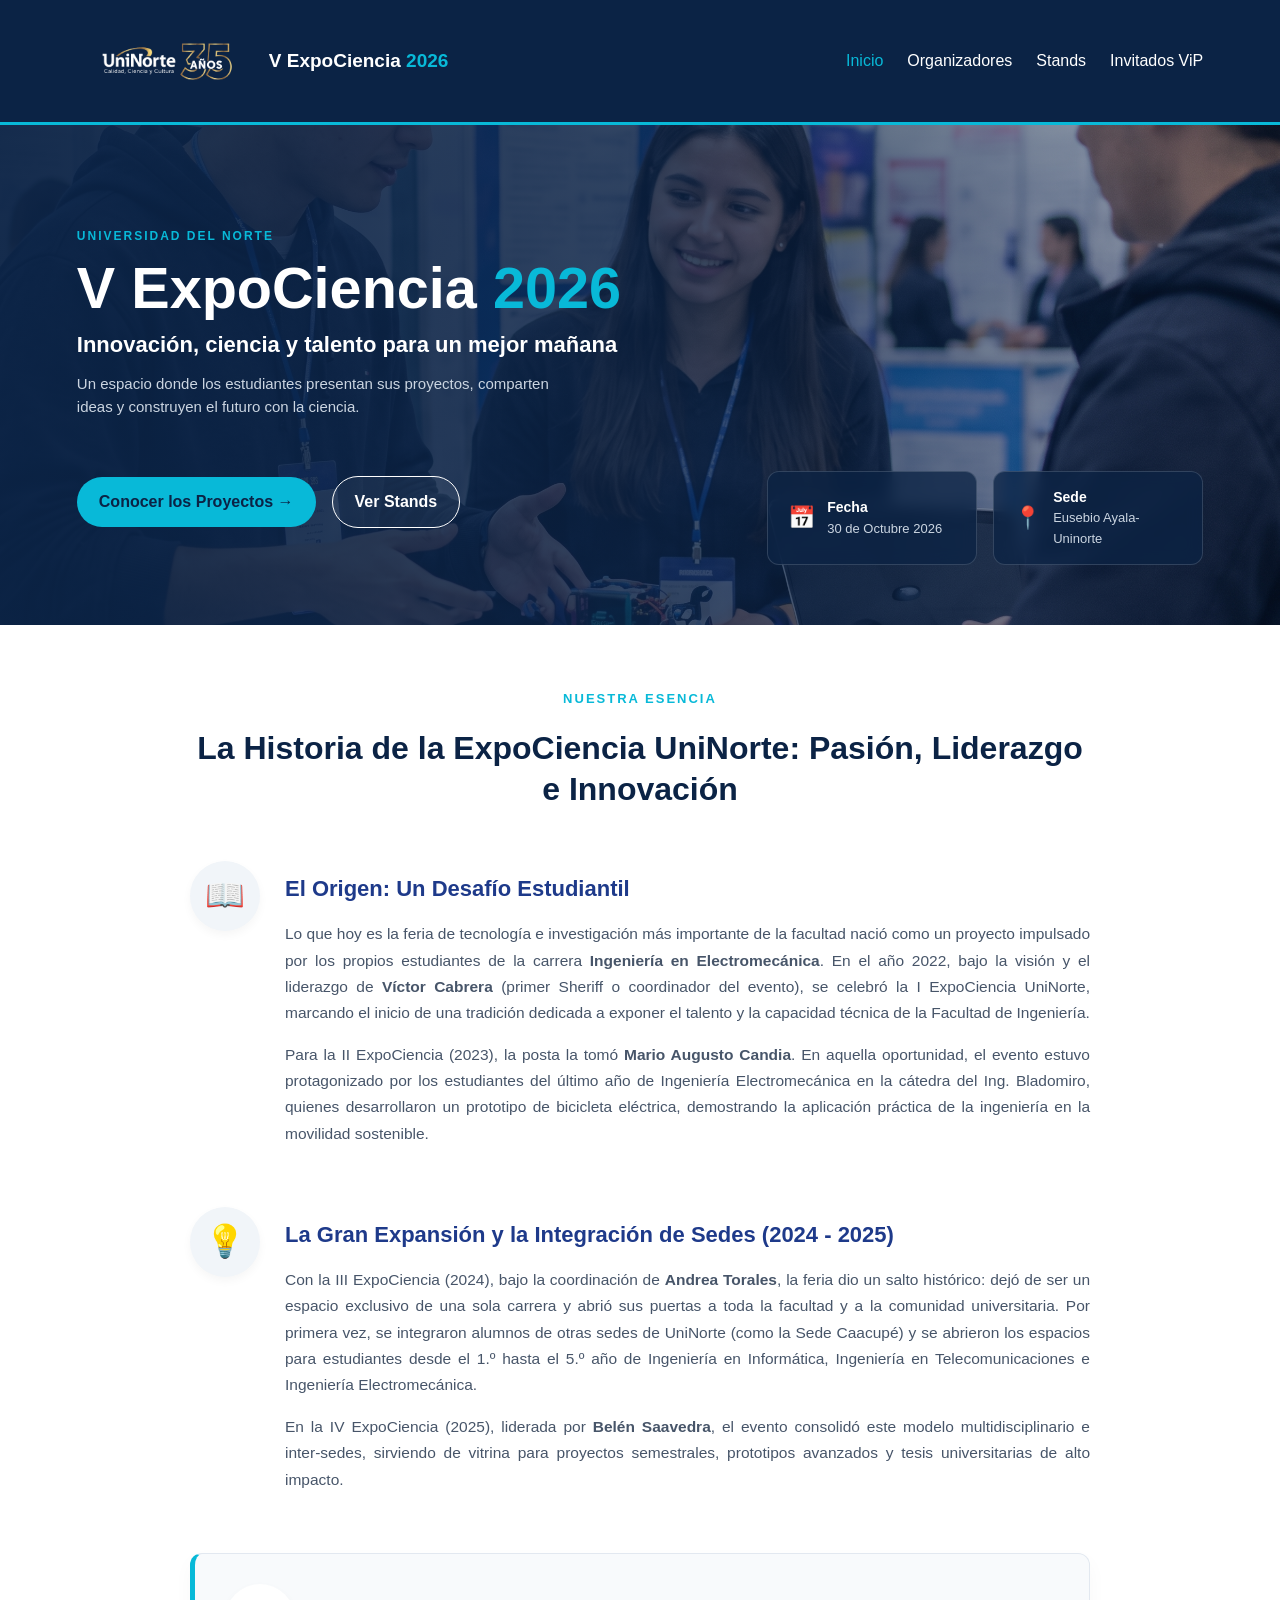
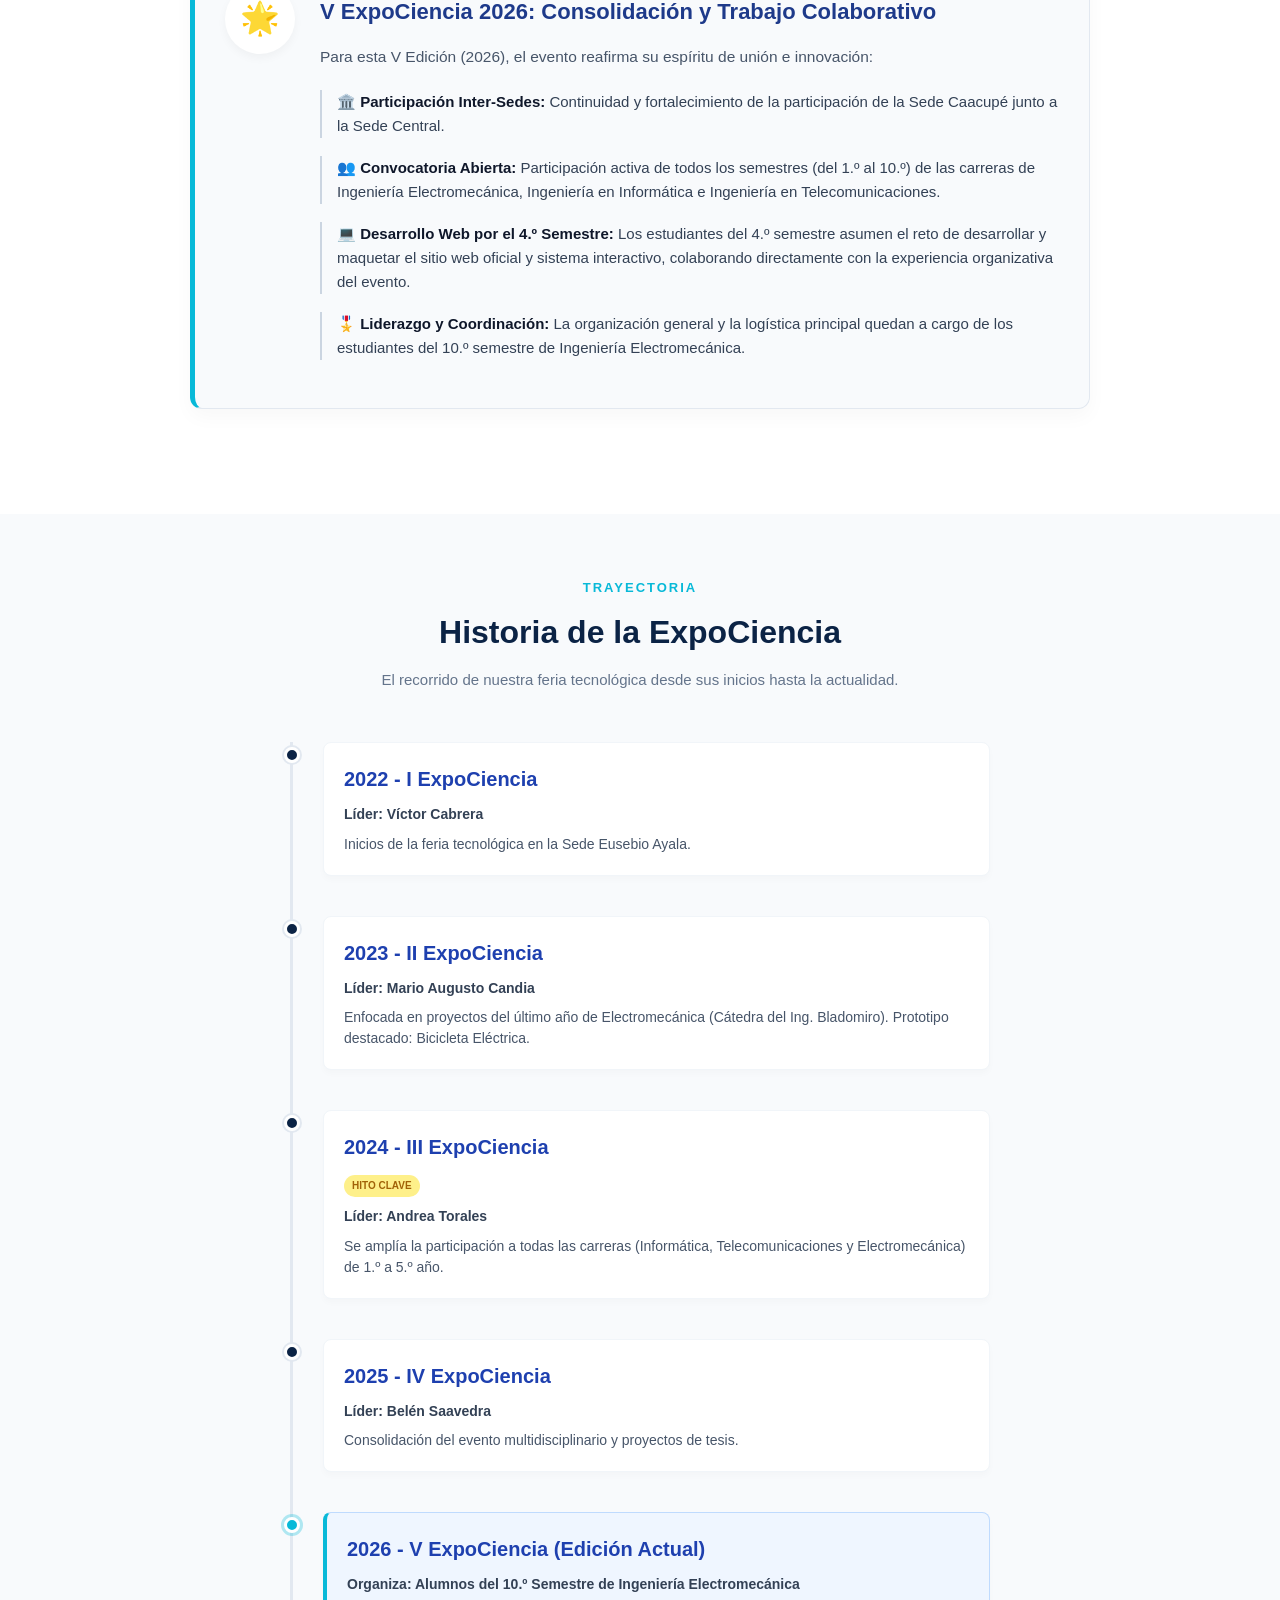
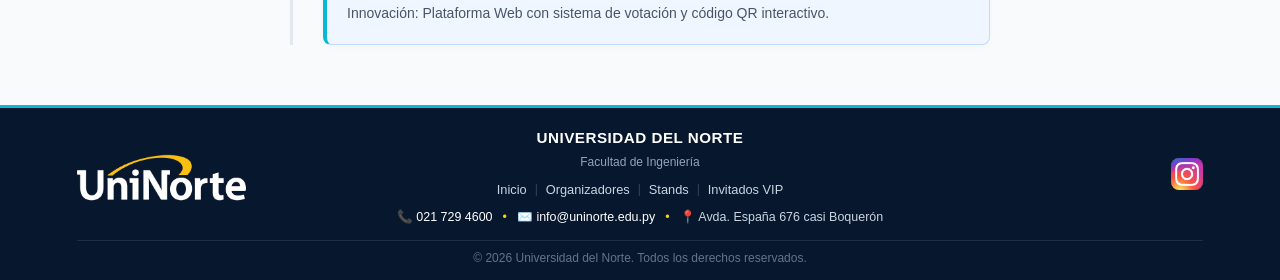
==== pages/index.html @ 2fc73704 "Primera version ExpoCiencia 2026" ====
<!DOCTYPE html>
<html lang="en">
<head>
    <meta charset="UTF-8">
    <meta name="viewport" content="width=device-width, initial-scale=1.0">
    <title>V ExpoCiencia 2026 | Universidad Del Norte </title>

     <link rel="icon" type="image/png" href="../assets/icons/insginia de uninorte.jfif">
     <link rel="stylesheet" href="../css/index.css">
      <link rel="stylesheet" href="../css/style.css">

</head>
<body>

    <header class="encabezado">
        <a href="index.html" class="logo">
               <img
                  src="../assets/icons/UniNorte_35_anos_transparente.png"
                 alt="Logotipo de ExpoCiencia"
                    class="logo-imagen"
                >
            <span>V ExpoCiencia <strong>2026</strong></span>
        </a>

        <nav class="menu">
            <a href="index.html" class="activo">Inicio</a>
            <a href="organizadores.html">Organizadores</a>
            <a href="stands.html">Stands</a>
            <a href="invitados.html">Invitados ViP</a>
        </nav>
    </header>

    <main>
        <section class="portada">
            <div class="portada-contenido">
                <div class="portada-izquierda">
                <span class="etiqueta">Universidad Del Norte</span>
                <h1 >V ExpoCiencia <span>2026</span></h1>
                <h2>Innovación, ciencia y talento
                    para un mejor mañana</h2>
                  <p>
                    Un espacio donde los estudiantes presentan
                    sus proyectos, comparten ideas y construyen
                    el futuro con la ciencia.
                </p>
              </div>

             <div class="botones">
                <a href="#eventos" class="boton boton-principal">Conocer los Proyectos → </a>

                <a href="stands.html" class="boton boton-secundario">Ver Stands</a>
             </div>
            </div>
            <div class="datos-eventos">
                <div class="dato-card">
                    <span class="dato-icono">📅</span>
                    <div>
                        <strong>Fecha</strong>
                        <p>30 de Octubre 2026</p>
                    </div>
                </div>
                <div class="dato-card">
                     <span class="dato-icono">📍</span>
                    <div>
                        <strong>Sede</strong>
                        <p>Eusebio Ayala-Uninorte</p>
                    </div>
                </div>
            </div>

        </section>
        <section class="seccion-historia-narrativa" id="historia-narrativa">
            <div class="contenedor-historia">
                <div class="cabecera-historia">
                    <span class="etiqueta-secundaria">Nuestra Esencia</span>
                    <h2>La Historia de la ExpoCiencia UniNorte: Pasión, Liderazgo e Innovación</h2>
                </div>
                <!-- Bloque 1: El Origen -->
                <div class="bloque-historia">
                    <div class="icono-historia">📖</div>
                        <div class="texto-historia">
                        <h3>El Origen: Un Desafío Estudiantil</h3>
                        <p>Lo que hoy es la feria de tecnología e investigación más importante de la facultad 
                            nació como un proyecto impulsado por los propios estudiantes de la carrera 
                            <strong>Ingeniería en Electromecánica</strong>. En el año 2022, bajo la visión y el liderazgo de 
                            <strong>Víctor Cabrera</strong> (primer Sheriff o coordinador del evento), 
                            se celebró la I ExpoCiencia UniNorte, marcando el inicio de una tradición dedicada a exponer el talento y 
                            la capacidad técnica de la Facultad de Ingeniería.
                        </p>
                        <p>Para la II ExpoCiencia (2023), la posta la tomó 
                            <strong>Mario Augusto Candia</strong>. 
                            En aquella oportunidad, el evento estuvo protagonizado por los estudiantes del 
                            último año de Ingeniería Electromecánica en la 
                            cátedra del Ing. Bladomiro, quienes desarrollaron un prototipo de 
                            bicicleta eléctrica, demostrando la aplicación práctica de la ingeniería en la movilidad sostenible.
                        </p>
                    
                    </div>
                </div>
                 <!-- Bloque 2: La Expansión -->
                 <div class="bloque-historia">
                    <div class="icono-historia">💡</div>
                    <div class="texto-historia">
                        <h3>La Gran Expansión y la Integración de Sedes (2024 - 2025)</h3>
                        <p>Con la III ExpoCiencia (2024), bajo la coordinación de 
                            <strong>Andrea Torales</strong>, la feria dio un salto histórico: 
                            dejó de ser un espacio exclusivo de una sola carrera y abrió sus puertas a 
                            toda la facultad y a la comunidad universitaria. Por primera vez, 
                            se integraron alumnos de otras sedes de UniNorte (como la Sede Caacupé) y 
                            se abrieron los espacios para estudiantes desde el 1.º hasta el 5.º año de Ingeniería en Informática, 
                            Ingeniería en Telecomunicaciones e Ingeniería Electromecánica.
                        </p>
                         <p> En la IV ExpoCiencia (2025), liderada por <strong>Belén Saavedra</strong>,
                             el evento consolidó este modelo multidisciplinario e inter-sedes, sirviendo 
                             de vitrina para proyectos semestrales, prototipos avanzados y tesis universitarias de alto impacto.
                         </p>
                    </div>
                 </div>
                 <!-- Bloque 3: Actualidad (2026) -->
                  <div class="bloque-historia caja-actualidad">
                    <div class="icono-historia">🌟</div>
                    <div class="texto-historia">
                        <h3>V ExpoCiencia 2026: Consolidación y Trabajo Colaborativo</h3>
                        <p>Para esta V Edición (2026), el evento reafirma su espíritu de unión e innovación:</p>
                        <ul class="lista-hitos-2026">
                          <li><strong>🏛️ Participación Inter-Sedes:</strong> Continuidad y fortalecimiento de la participación de la Sede Caacupé junto a la Sede Central.</li>
                          <li><strong>👥 Convocatoria Abierta:</strong> Participación activa de todos los semestres (del 1.º al 10.º) de las carreras de Ingeniería Electromecánica, Ingeniería en Informática e Ingeniería en Telecomunicaciones.</li>
                           <li><strong>💻 Desarrollo Web por el 4.º Semestre:</strong> Los estudiantes del 4.º semestre asumen el reto de desarrollar y maquetar el sitio web oficial y sistema interactivo, colaborando directamente con la experiencia organizativa del evento.</li>
                          <li><strong>🎖️ Liderazgo y Coordinación:</strong> La organización general y la logística principal quedan a cargo de los estudiantes del 10.º semestre de Ingeniería Electromecánica.</li>
                        </ul>
                    </div>
                  </div>
            </div>
        </section>
        <!--Linea de tiempo-->
        <section class="seccion-historia" id="historia">
            <div class="historia-encabezado">
                <span class="etiqueta-secundaria">Trayectoria</span>
                <h2>Historia de la ExpoCiencia</h2>
                <p>El recorrido de nuestra feria tecnológica desde sus inicios hasta la actualidad.</p>
            </div>
            <div class="linea-tiempo-contenedor">
                <!-- 2022 -->
                 <div class="item-tiempo">
                    <div class="punto-tiempo"></div>
                    <div class="contenido-tiempo">
                        <h3 class="anio-tiempo">2022 - I ExpoCiencia</h3>
                        <strong>Líder: Víctor Cabrera</strong>
                        <p>Inicios de la feria tecnológica en la Sede Eusebio Ayala.</p>
                    </div>
                 </div>
                 <!-- 2023 -->
                  <div class="item-tiempo">
                    <div class="punto-tiempo"></div>
                    <div class="contenido-tiempo">
                        <h3 class="anio-tiempo">2023 - II ExpoCiencia</h3>
                        <strong>Líder: Mario Augusto Candia</strong>
                        <p>Enfocada en proyectos del último año de Electromecánica 
                         (Cátedra del Ing. Bladomiro). Prototipo destacado: Bicicleta Eléctrica.
                        </p>
                    </div>
                  </div>
                  <!-- 2024 -->
                <div class="item-tiempo">
                    <div class="punto-tiempo"></div>
                    <div class="contenido-tiempo">
                        <h3 class="anio-tiempo">2024 - III ExpoCiencia</h3>
                        <span class="badge-hito">HITO CLAVE</span>
                        <strong>Líder: Andrea Torales</strong>
                        <p>Se amplía la participación a todas las carreras (Informática, Telecomunicaciones y Electromecánica) de 1.º a 5.º año.</p>
                    </div>
                 </div>
                 <!-- 2025 -->
             <div class="item-tiempo">
                <div class="punto-tiempo"></div>
                <div class="contenido-tiempo">
                    <h3 class="anio-tiempo">2025 - IV ExpoCiencia</h3>
                    <strong>Líder: Belén Saavedra</strong>
                    <p>Consolidación del evento multidisciplinario y proyectos de tesis.</p>
                </div>
             </div>
             <!-- 2026 -->
            <div class="item-tiempo actual">
                <div class="punto-tiempo"></div>
                <div class="contenido-tiempo caja-destacada">
                    <h3 class="anio-tiempo">2026 - V ExpoCiencia (Edición Actual)</h3>
                    <strong>Organiza: Alumnos del 10.º Semestre de Ingeniería Electromecánica</strong>
                    <p>Innovación: Plataforma Web con sistema de votación y código QR interactivo.</p>
                </div>
            </div>
        </section>
    </main>

 <footer class="pie-pagina">
    <div class="footer-contenido">
        
        
        <div class="footer-columna footer-logo-col">
            <img src="../assets/icons/logo Pie de pagina.png" alt="Logo UniNorte" class="footer-logo-uninorte">
        </div>

       
        <div class="footer-columna footer-centro">
            <strong>UNIVERSIDAD DEL NORTE </strong>
            <p class="subtitulo-facultad">Facultad de Ingeniería</p>
            
            <nav class="footer-menu">
                <a href="index.html">Inicio</a>
                <span class="separador">|</span>
                <a href="organizadores.html">Organizadores</a>
                <span class="separador">|</span>
                <a href="stands.html">Stands</a>
                <span class="separador">|</span>
                <a href="invitados.html">Invitados VIP</a>
            </nav>

            <div class="footer-contacto-mini">
                <span>📞 <a href="tel:0217294600">021 729 4600</a></span>
                <span class="separador">•</span>
                <span>✉️ <a href="mailto:info@uninorte.edu.py">info@uninorte.edu.py</a></span>
                <span class="separador">•</span>
                <span>📍 Avda. España 676 casi Boquerón</span>
            </div>
        </div> 

       
        <div class="footer-columna footer-redes-col">
            <a href="https://www.instagram.com/uninorteparaguay/" target="_blank" rel="noopener noreferrer" aria-label="Instagram">
                <img src="../assets/img/foto/instagram.jfif" alt="Instagram UniNorte" class="ig-uninorte">
            </a>
        </div>

    </div> 

   
    <div class="footer-copy">
        <p>&copy; 2026 Universidad del Norte. Todos los derechos reservados.</p>
    </div>
</footer>
     
</body>
</html>
---- css/index.css ----
/* ==================== SECCIÓN PORTADA (HERO BANNER INDEX) ==================== */
.portada {
    position: relative;
    width: 100%;
    min-height: 500px;
    padding: 60px 6%;
    display: flex;
    align-items: center;
    background: 
        linear-gradient(90deg,
            rgba(11, 35, 69, 0.95) 0%,
            rgba(11, 35, 69, 0.82) 50%,
            rgba(11, 35, 69, 0.35) 100%
        ),
        url("../assets/img/portada/Portada.jfif") center / cover no-repeat;
    color: var(--blanco);
}

.portada-contenido {
    width: 100%;
    max-width: 1200px;
    margin: 0 auto;
    display: flex;
    flex-direction: row; 
    justify-content: space-between;
    align-items: flex-end; 
    flex-wrap: wrap;
    gap: 30px;
}
.portada-izquierda {
    max-width: 580px;
}

.etiqueta {
    display: inline-block;
    color: var(--ciano);
    font-size: 12px;
    font-weight: 800;
    letter-spacing: 2px;
    text-transform: uppercase;
    margin-bottom: 12px;
}

.portada h1 {
    font-size: clamp(40px, 4.5vw, 58px);
    font-weight: 900;
    line-height: 1.05;
    margin-bottom: 12px;
}

.portada h1 span {
    color: var(--ciano);
}

.portada h2 {
    font-size: 22px;
    font-weight: 700;
    line-height: 1.3;
    margin-bottom: 14px;
    color: #ffffff;
}

.portada-izquierda p {
    font-size: 15px;
    color: #cbd5e1;
    line-height: 1.5;
    margin-bottom: 28px;
    max-width: 500px;
}

.botones {
    display: flex;
    gap: 16px;
    align-items: center;
}

/* TARJETAS FLOTANTES DE FECHA Y SEDE */
.datos-eventos {
    display: flex;
    flex-direction: row; /* Fuerza a Fecha y Sede a ir de lado a lado */
    gap: 16px;
    align-self: flex-end;
}

.dato-card {
    background-color: rgba(11, 35, 69, 0.75);
    backdrop-filter: blur(8px);
    -webkit-backdrop-filter: blur(8px);
    border: 1px solid rgba(255, 255, 255, 0.15);
    border-radius: 12px;
    padding: 14px 20px;
    display: flex;
    align-items: center;
    gap: 12px;
    min-width: 210px;
}

.dato-icono {
    font-size: 22px;
}

.dato-card strong {
    display: block;
    font-size: 14px;
    color: #ffffff;
}

.dato-card p {
    font-size: 13px;
    color: #cbd5e1;
    margin: 0;
}

/* ==================== HISTORIA NARRATIVA ==================== */
.seccion-historia-narrativa {
    background-color: var(--blanco);
    padding: 60px 6%;
}

.contenedor-historia {
    max-width: 900px;
    margin: 0 auto;
}

.cabecera-historia {
    text-align: center;
    margin-bottom: 50px;
}

.cabecera-historia h2 {
    color: var(--azul);
    font-size: 32px;
    font-weight: 800;
    line-height: 1.3;
    margin-top: 10px;
}

/* Filas con Icono y Texto */
.bloque-historia {
    display: flex;
    gap: 25px;
    margin-bottom: 45px;
}

.icono-historia {
    font-size: 32px;
    background-color: #f1f5f9;
    min-width: 70px;
    width: 70px;
    height: 70px;
    display: flex;
    justify-content: center;
    align-items: center;
    border-radius: 50%;
    box-shadow: 0 4px 10px rgba(0,0,0,0.04);
}

.texto-historia h3 {
    color: #1e3a8a;
    font-size: 22px;
    font-weight: 800;
    margin-bottom: 15px;
    padding-top: 10px;
}

.texto-historia p {
    color: #475569;
    font-size: 15.5px;
    line-height: 1.7;
    margin-bottom: 15px;
    text-align: justify;
}

/* Caja Especial resaltada para el 2026 */
.caja-actualidad {
    background-color: #f8fafc;
    border: 1px solid #e2e8f0;
    border-left: 5px solid var(--ciano); /* Línea lateral celeste */
    padding: 30px;
    border-radius: 12px;
    margin-top: 20px;
    box-shadow: 0 8px 20px rgba(0,0,0,0.03);
}

.caja-actualidad .icono-historia {
    background-color: var(--blanco); /* El ícono resalta en blanco */
}

/* Lista de hitos 2026 */
.lista-hitos-2026 {
    list-style: none;
    padding: 0;
    margin-top: 20px;
}

.lista-hitos-2026 li {
    color: #334155;
    font-size: 15px;
    margin-bottom: 18px;
    line-height: 1.6;
    padding-left: 15px;
    border-left: 2px solid #cbd5e1;
}

.lista-hitos-2026 li strong {
    color: #0f172a;
    font-weight: 700;
}
/* ==================== LÍNEA DE TIEMPO (HISTORIA) ==================== */
.seccion-historia {
    background-color: #f8fafc;
    padding: 60px 6%;
}
.historia-encabezado {
    text-align: center;
    margin-bottom: 50px;
}.etiqueta-secundaria {
    display: inline-block;
    color: #08b9d8;
    font-size: 13px;
    font-weight: 800;
    letter-spacing: 2px;
    text-transform: uppercase;
    margin-bottom: 8px;
}
.historia-encabezado h2 {
    color: #0b2345; 
    font-size: 32px;
    font-weight: 800;
    margin-bottom: 10px;
}
.historia-encabezado p {
    color: #64748b;
    font-size: 15px;
}
/* Estructura de la línea */
.linea-tiempo-contenedor {
    max-width: 700px;
    margin: 0 auto;
    position: relative;
    padding-left: 30px;
    border-left: 3px solid #e2e8f0;
}
.item-tiempo {
    position: relative;
    margin-bottom: 40px;
}
.item-tiempo:last-child {
    margin-bottom: 0;
}
/* Puntos de conexión */
.punto-tiempo {
    position: absolute;
    left: -39px;
    top: 5px;
    width: 16px;
    height: 16px;
    border-radius: 50%;
    background-color: #0b2345;
    border: 3px solid #ffffff;
    box-shadow: 0 0 0 2px #e2e8f0;
}
.item-tiempo.actual .punto-tiempo {
    background-color: #08b9d8;
    box-shadow: 0 0 0 3px rgba(8, 185, 216, 0.3);
}
/* Contenido de cada año */
.contenido-tiempo {
    background-color: #ffffff;
    padding: 20px;
    border-radius: 8px;
    box-shadow: 0 4px 6px rgba(0,0,0,0.02);
    border: 1px solid #f1f5f9;
}
.anio-tiempo {
    color: #1e40af;
    font-size: 20px;
    font-weight: 800;
    margin-bottom: 8px;
}
.contenido-tiempo strong {
    display: block;
    color: #334155;
    font-size: 14px;
    margin-bottom: 8px;
}
.contenido-tiempo p {
    color: #475569;
    font-size: 14px;
    line-height: 1.5;
    margin: 0;
}
/* Resaltado del HITO 2024 */
.badge-hito {
    display: inline-block;
    background-color: #fef08a;
    color: #a16207;
    font-size: 10px;
    font-weight: bold;
    padding: 3px 8px;
    border-radius: 12px;
    margin-bottom: 8px;
    text-transform: uppercase;
}
/* Destacado de la edición 2026 */
.caja-destacada {
    background-color: #eff6ff;
    border: 1px solid #bfdbfe;
    border-left: 4px solid #08b9d8; 
}
/* ==================== ADAPTACIÓN MÓVIL EXACTA (HASTA 768px) ==================== */
@media (max-width: 768px) {

    .portada {
        padding: 30px 16px;
        min-height: auto; /* Permite que el contenedor crezca según el contenido */
        height: auto;
    }
   

    .portada-contenido {
        flex-direction: column;
        align-items: center;
        text-align: center;
        gap: 20px;
    }

    .portada-izquierda {
        max-width: 100%;
    }

    .portada h1 {
        font-size: 28px; /* Título un poco más compacto */
    }

    .portada h2 {
        font-size: 16px;
    }

    .portada-izquierda p {
        font-size: 13px;
        margin-bottom: 20px;
    }

    .botones {
        justify-content: center;
        width: 100%;
        flex-direction: column; /* Apila un botón arriba del otro */
        gap: 10px;
    }

    .boton {
        width: 100%; /* Botones de ancho completo */
        text-align: center;
    }

    /* TARJETAS DE FECHA Y SEDE */
    .datos-eventos {
        width: 100%;
        flex-direction: column; /* Una debajo de la otra */
        align-self: center;
        gap: 10px;
        margin-top: 10px;
    }

    .dato-card {
        width: 100%;
        min-width: 0; /* Elimina restricciones de ancho mínimo */
        justify-content: center;
        padding: 12px 15px;
    }

     .bloque-historia {
        flex-direction: column;
        gap: 15px;
    }
    .icono-historia {
        min-width: 55px;
        width: 55px;
        height: 55px;
        font-size: 26px;
    }
    .texto-historia h3 {
        padding-top: 0;
    }
    .texto-historia p {
        text-align: left;
    }
    /*linea de tiempo */
    .linea-tiempo-contenedor {
        padding-left: 20px;
    }
    .punto-tiempo {
        left: -29px;
    }
}
---- css/style.css ----
/* ==================== 1. VARIABLES Y CONFIGURACIÓN GENERAL ==================== */
:root {
    --azul: #0b2345;
    --azul-claro: #163b67;
    --ciano: #08b9d8;
    --blanco: #ffffff;
    --red: #ff0000;
    --fondo: #f2f7fc;
    --texto: #243650;
}

* {
    margin: 0;
    padding: 0;
    box-sizing: border-box;
}

html {
    scroll-behavior: smooth;
}

body {
    font-family: Arial, Helvetica, sans-serif;
    background-color: var(--fondo);
    color: var(--texto);
    line-height: 1.6;
    display: flex;
    flex-direction: column;
    min-height: 100vh;
}
main {
    flex: 1; /* Ocupa todo el espacio disponible verticalmente */
}

a {
    text-decoration: none;
}

/* ==================== 2. COMPONENTES REUTILIZABLES (BOTONES) ==================== */
.boton {
    display: inline-block;
    padding: 12px 22px;
    border-radius: 30px;
    font-weight: bold;
    transition: transform 0.2s, background 0.2s;
    cursor: pointer;
}

.boton-principal {
    background-color: var(--ciano);
    color: var(--azul);
}

.boton-principal:hover {
    background-color: #38d3ef;
    transform: translateY(-2px);
    box-shadow: 0 4px 15px rgba(8, 185, 216, 0.4);
}

.boton-secundario {
    background-color: rgba(255, 255, 255, 0.05);
    color: var(--blanco);
    border: 1.5px solid var(--blanco);
}

.boton-secundario:hover {
    background-color: rgba(255, 255, 255, 0.15);
    transform: translateY(-2px);
}

/* ==================== 3. CABECERA (NAVBAR) ==================== */
.encabezado {
    min-height: 80px;
    padding: 16px 6%;
    display: flex;
    flex-direction: row;
    align-items: center;
    justify-content: space-between;
    gap: 24px;
    background-color: var(--azul);
    border-bottom: 3px solid var(--ciano);
}

.logo {
    color: var(--blanco);
    display: flex;
    align-items: center;
    gap: 12px;
    flex-shrink: 0;
    font-size: 19px;
    font-weight: bold;
}

.logo strong {
    color: var(--ciano);
}

.logo-imagen {
    width: 180px;
    height: 90px;
    object-fit: contain;
}

.menu {
    display: flex;
    align-items: center;
    justify-content: flex-end;
    gap: 24px;
    flex-wrap: wrap;
}

.menu a {
    color: var(--blanco);
    font-size: 16px;
    transition: color 0.2s;
}

.menu a:hover, 
.menu a.activo {
    color: var(--ciano);
}

/* ==================== 4. PIE DE PÁGINA (FOOTER) ==================== */
.pie-pagina {
    background-color: #07172e;
    color: var(--blanco);
    padding: 18px 6% 12px 6%;
    border-top: 3px solid var(--ciano);
}

.footer-contenido {
    max-width: 1200px;
    margin: 0 auto;
    display: grid;
    grid-template-columns: 1fr 2.5fr 1fr;
    align-items: center;
    gap: 15px;
    padding-bottom: 12px;
    border-bottom: 1px solid rgba(255, 255, 255, 0.1);
}

.footer-logo-col {
    display: flex;
    justify-content: flex-start;
    align-items: center;
}

.footer-logo-uninorte {
    height: 50px;
    width: auto;
    object-fit: contain;
}

.footer-centro {
    text-align: center;
    display: flex;
    flex-direction: column;
    align-items: center;
    gap: 2px;
}

.footer-centro strong {
    font-size: 0.95rem;
    letter-spacing: 0.5px;
    color: var(--blanco);
}

.subtitulo-facultad {
    font-size: 0.75rem;
    color: #94a3b8;
    margin-bottom: 6px;
}

.footer-menu {
    display: flex;
    justify-content: center;
    align-items: center;
    gap: 8px;
    flex-wrap: wrap;
    margin-bottom: 6px;
}

.footer-menu a {
    color: #cbd5e1;
    font-size: 0.8rem;
}

.footer-menu a:hover {
    color: var(--ciano);
}

.footer-menu .separador {
    color: rgba(255, 255, 255, 0.2);
    font-size: 0.75rem;
}

.footer-contacto-mini {
    display: flex;
    justify-content: center;
    align-items: center;
    gap: 10px;
    flex-wrap: wrap;
    font-size: 0.78rem;
    color: #cbd5e1;
}

.footer-contacto-mini a {
    color: #ffffff;
    text-decoration: none;
}

.footer-contacto-mini a:hover {
    color: var(--ciano);
}

.footer-contacto-mini .separador {
    color: #ffd700;
}

.footer-redes-col {
    display: flex;
    justify-content: flex-end;
    align-items: center;
}

.ig-uninorte {
    width: 32px;
    height: 32px;
    object-fit: contain;
    border-radius: 8px;
    transition: transform 0.2s ease;
}

.footer-redes-col a:hover .ig-uninorte {
    transform: scale(1.15);
}

.footer-copy {
    text-align: center;
    padding-top: 8px;
    color: #64748b;
    font-size: 0.75rem;
}


/* ==================== HEADER Y FOOTER EN MÓVILES ==================== */
@media (max-width: 768px) {

    /* Navbar centrado */
    .encabezado {
        flex-direction: column;
        gap: 12px;
        padding: 12px 4%;
        text-align: center;
    }

    .menu {
        justify-content: center;
        gap: 10px;
        flex-wrap: wrap;
    }

    .menu a {
        font-size: 14px;
    }

   
    .footer-contenido {
        grid-template-columns: 1fr;
        text-align: center;
        gap: 20px;
    }

    .footer-logo-col, 
    .footer-redes-col {
        justify-content: center;
    }

    .footer-contacto-mini {
        flex-direction: column; 
        gap: 6px;
    }

    .footer-contacto-mini .separador {
        display: none; 
    }
}
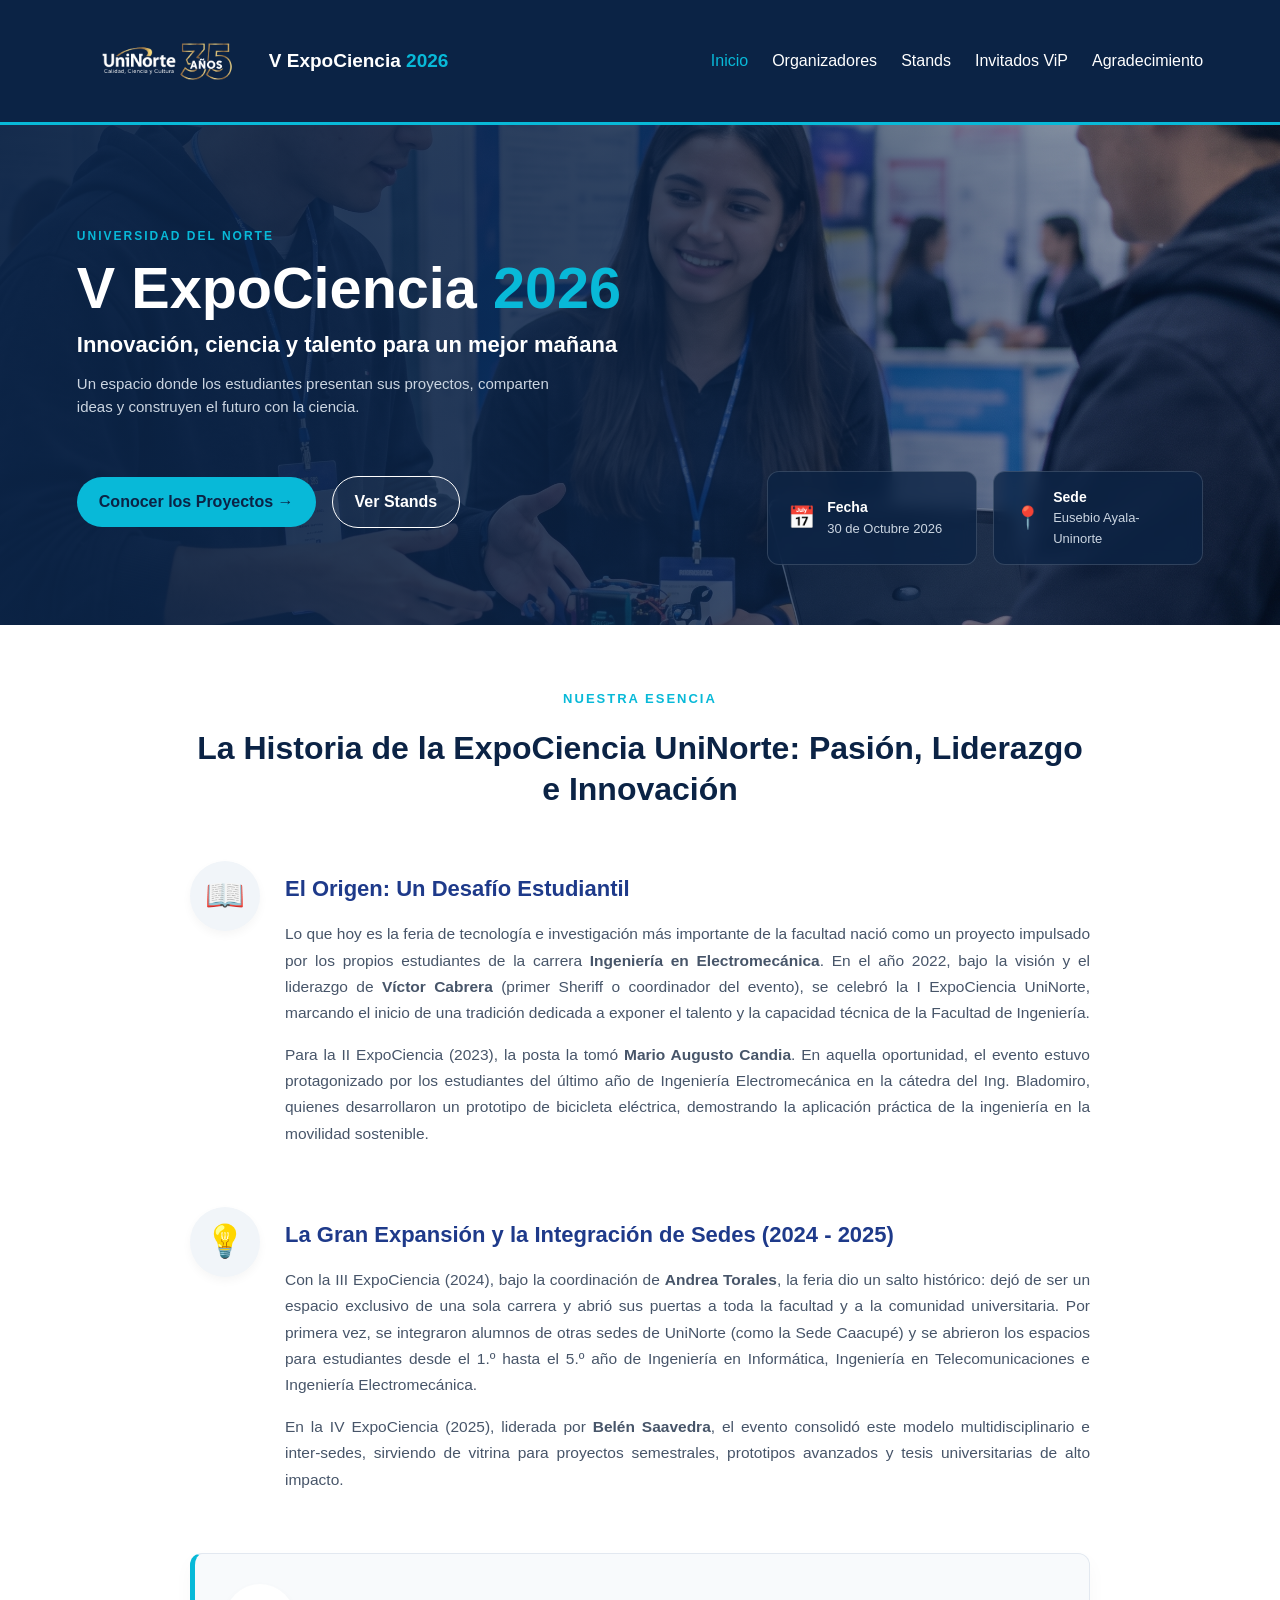
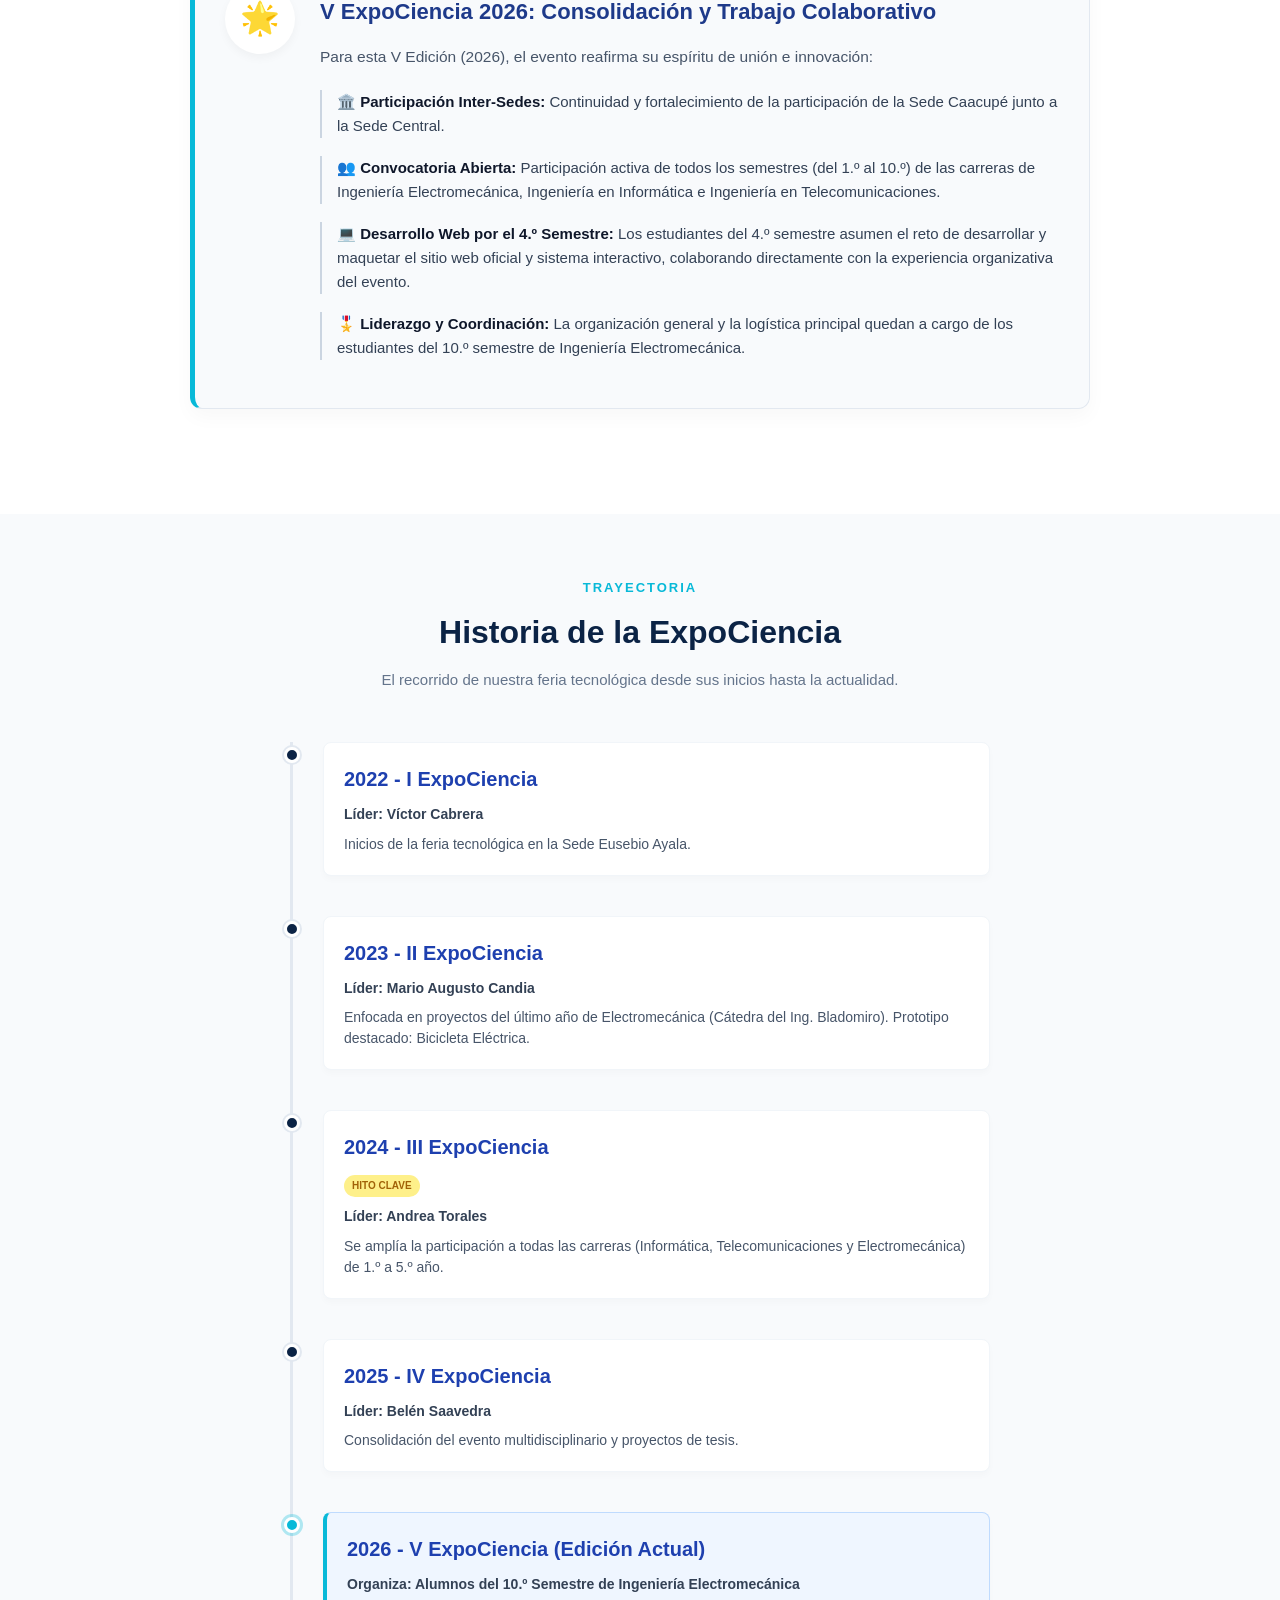
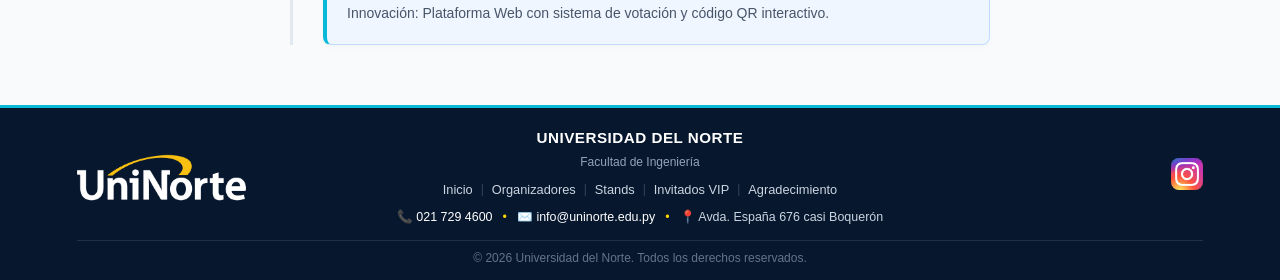
==== commit 0d19464a: "Mejora de la pagina se agrego agradecimiento y nuevos coordinadores" ====
--- a/pages/index.html
+++ b/pages/index.html
@@ -27,6 +27,7 @@
             <a href="organizadores.html">Organizadores</a>
             <a href="stands.html">Stands</a>
             <a href="invitados.html">Invitados ViP</a>
+            <a href="agradecimiento.html">Agradecimiento</a>
         </nav>
     </header>
 
@@ -192,51 +193,53 @@
     </main>
 
  <footer class="pie-pagina">
-    <div class="footer-contenido">
+        <div class="footer-contenido">
+            
+            
+            <div class="footer-columna footer-logo-col">
+                <img src="../assets/icons/logo Pie de pagina.png" alt="Logo UniNorte" class="footer-logo-uninorte">
+            </div>
+
         
+            <div class="footer-columna footer-centro">
+                <strong>UNIVERSIDAD DEL NORTE </strong>
+                <p class="subtitulo-facultad">Facultad de Ingeniería</p>
+                
+                <nav class="footer-menu">
+                    <a href="index.html">Inicio</a>
+                    <span class="separador">|</span>
+                    <a href="organizadores.html">Organizadores</a>
+                    <span class="separador">|</span>
+                    <a href="stands.html">Stands</a>
+                    <span class="separador">|</span>
+                    <a href="invitados.html">Invitados VIP</a>
+                    <span class="separador">|</span>
+                    <a href="agradecimiento.html">Agradecimiento</a>
+                </nav>
+
+                <div class="footer-contacto-mini">
+                    <span>📞 <a href="tel:0217294600">021 729 4600</a></span>
+                    <span class="separador">•</span>
+                    <span>✉️ <a href="mailto:info@uninorte.edu.py">info@uninorte.edu.py</a></span>
+                    <span class="separador">•</span>
+                    <span>📍 Avda. España 676 casi Boquerón</span>
+                </div>
+            </div> 
+
         
-        <div class="footer-columna footer-logo-col">
-            <img src="../assets/icons/logo Pie de pagina.png" alt="Logo UniNorte" class="footer-logo-uninorte">
+            <div class="footer-columna footer-redes-col">
+                <a href="https://www.instagram.com/uninorteparaguay/" target="_blank" rel="noopener noreferrer" aria-label="Instagram">
+                    <img src="../assets/img/foto/instagram.jfif" alt="Instagram UniNorte" class="ig-uninorte">
+                </a>
+            </div>
+
+        </div> 
+
+    
+        <div class="footer-copy">
+            <p>&copy; 2026 Universidad del Norte. Todos los derechos reservados.</p>
         </div>
-
-       
-        <div class="footer-columna footer-centro">
-            <strong>UNIVERSIDAD DEL NORTE </strong>
-            <p class="subtitulo-facultad">Facultad de Ingeniería</p>
-            
-            <nav class="footer-menu">
-                <a href="index.html">Inicio</a>
-                <span class="separador">|</span>
-                <a href="organizadores.html">Organizadores</a>
-                <span class="separador">|</span>
-                <a href="stands.html">Stands</a>
-                <span class="separador">|</span>
-                <a href="invitados.html">Invitados VIP</a>
-            </nav>
-
-            <div class="footer-contacto-mini">
-                <span>📞 <a href="tel:0217294600">021 729 4600</a></span>
-                <span class="separador">•</span>
-                <span>✉️ <a href="mailto:info@uninorte.edu.py">info@uninorte.edu.py</a></span>
-                <span class="separador">•</span>
-                <span>📍 Avda. España 676 casi Boquerón</span>
-            </div>
-        </div> 
-
-       
-        <div class="footer-columna footer-redes-col">
-            <a href="https://www.instagram.com/uninorteparaguay/" target="_blank" rel="noopener noreferrer" aria-label="Instagram">
-                <img src="../assets/img/foto/instagram.jfif" alt="Instagram UniNorte" class="ig-uninorte">
-            </a>
-        </div>
-
-    </div> 
-
-   
-    <div class="footer-copy">
-        <p>&copy; 2026 Universidad del Norte. Todos los derechos reservados.</p>
-    </div>
-</footer>
+    </footer>
      
 </body>
 </html>
